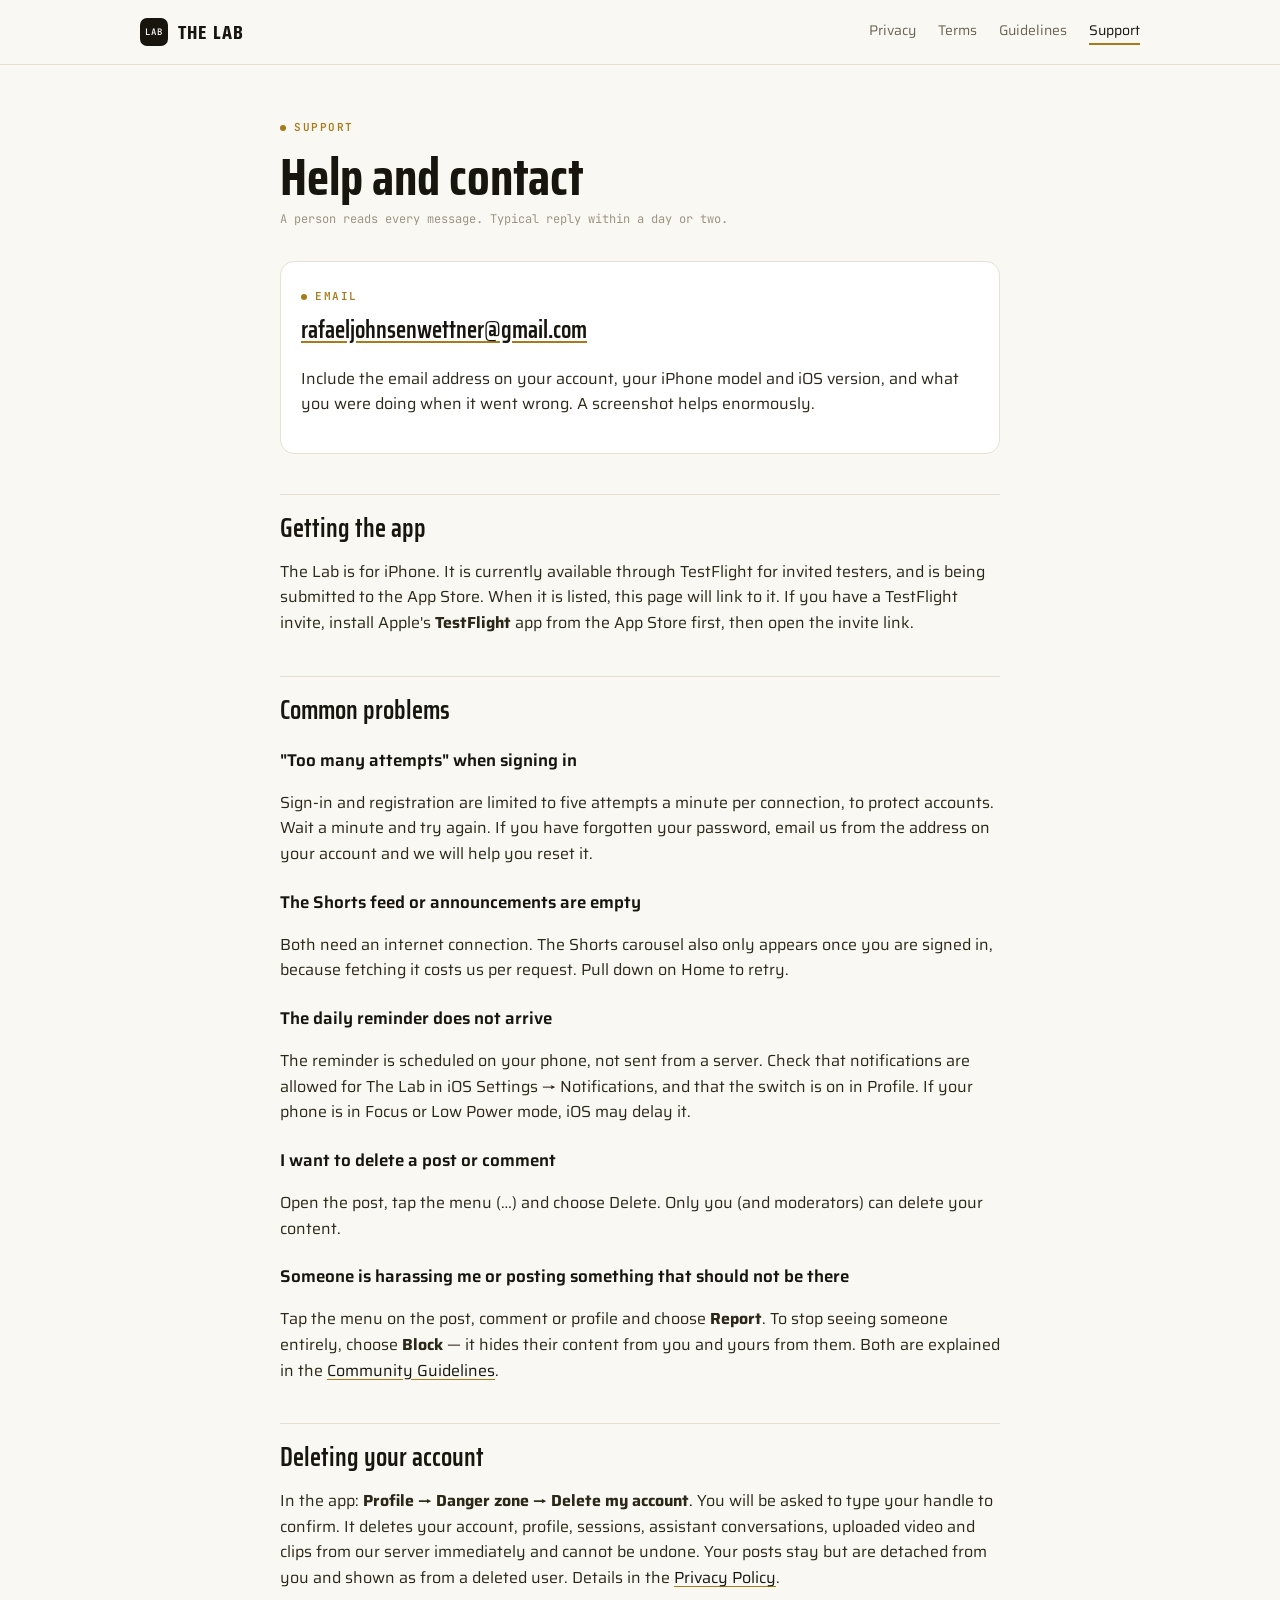
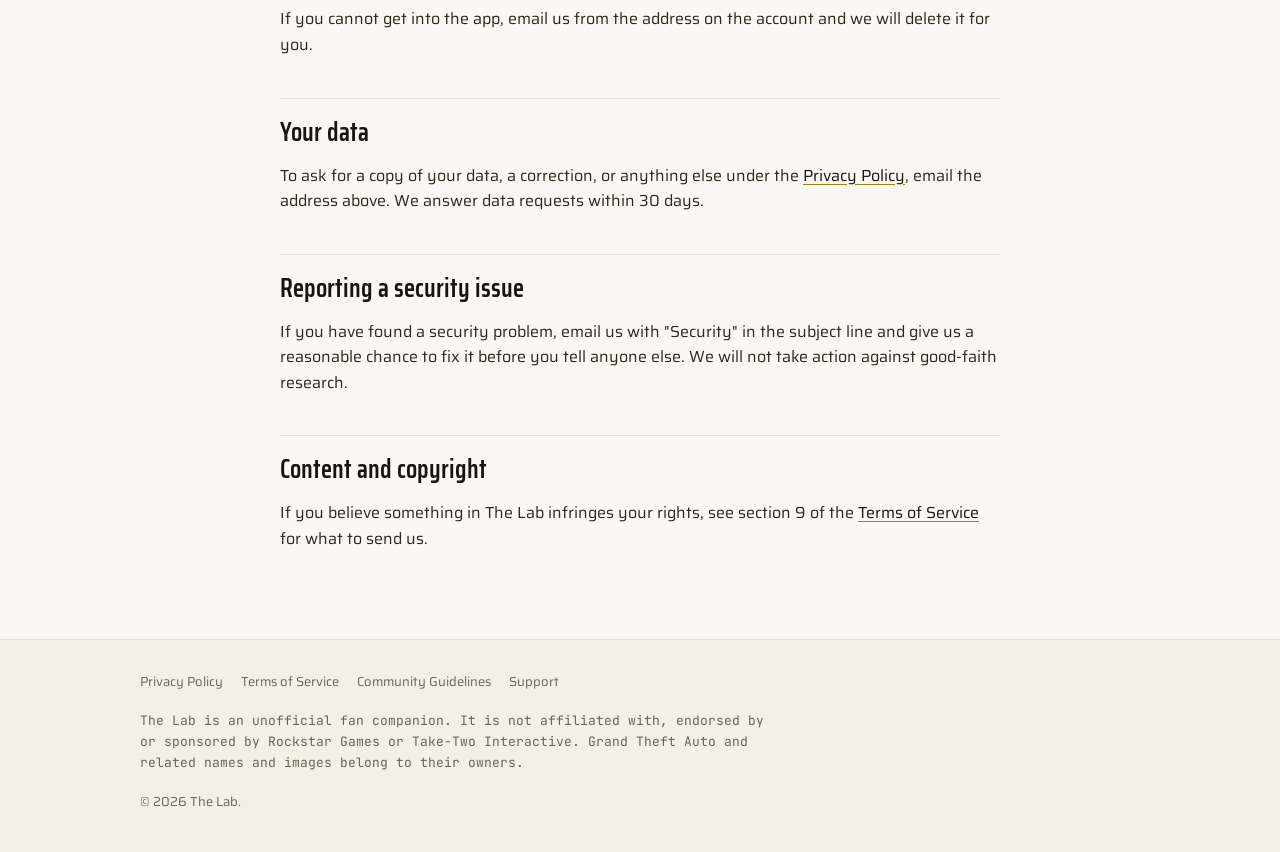
==== support.html @ e8585822 "The Lab site: landing, privacy policy, terms, community guidelines, support" ====
<!doctype html>
<html lang="en">
<head>
<meta charset="utf-8">
<meta name="viewport" content="width=device-width, initial-scale=1, viewport-fit=cover">
<title>Support — The Lab</title>
<meta name="description" content="Get help with The Lab: contact, common problems, how to delete your account, and how to get the app.">
<link rel="icon" href="favicon.svg" type="image/svg+xml">
<link rel="preconnect" href="https://fonts.googleapis.com">
<link rel="preconnect" href="https://fonts.gstatic.com" crossorigin>
<link href="https://fonts.googleapis.com/css2?family=JetBrains+Mono:wght@400;600&family=Saira+Condensed:wght@600;700&family=Saira:wght@400;500&display=swap" rel="stylesheet">
<link rel="stylesheet" href="styles.css">
</head>
<body>

<header class="site-header">
  <div class="wrap">
    <a class="brand" href="./" aria-label="The Lab home">
      <span class="brand-mark" aria-hidden="true">LAB</span>
      <span class="brand-name">The Lab</span>
    </a>
    <nav class="site-nav" aria-label="Site">
      <a href="privacy.html">Privacy</a>
      <a href="terms.html">Terms</a>
      <a href="community-guidelines.html">Guidelines</a>
      <a href="support.html" aria-current="page">Support</a>
    </nav>
  </div>
</header>

<main class="doc">
  <div class="wrap">
    <span class="eyebrow">Support</span>
    <h1>Help and contact</h1>
    <p class="meta">A person reads every message. Typical reply within a day or two.</p>

    <div class="contact-card">
      <span class="eyebrow">Email</span>
      <p class="big"><a href="mailto:rafaeljohnsenwettner@gmail.com?subject=The%20Lab%20support">rafaeljohnsenwettner@gmail.com</a></p>
      <p>Include the email address on your account, your iPhone model and iOS version, and what you were doing when it went wrong. A screenshot helps enormously.</p>
    </div>

    <h2 id="get-the-app">Getting the app</h2>
    <p>The Lab is for iPhone. It is currently available through TestFlight for invited testers, and is being submitted to the App Store. When it is listed, this page will link to it. If you have a TestFlight invite, install Apple's <strong>TestFlight</strong> app from the App Store first, then open the invite link.</p>

    <h2>Common problems</h2>

    <h3>"Too many attempts" when signing in</h3>
    <p>Sign-in and registration are limited to five attempts a minute per connection, to protect accounts. Wait a minute and try again. If you have forgotten your password, email us from the address on your account and we will help you reset it.</p>

    <h3>The Shorts feed or announcements are empty</h3>
    <p>Both need an internet connection. The Shorts carousel also only appears once you are signed in, because fetching it costs us per request. Pull down on Home to retry.</p>

    <h3>The daily reminder does not arrive</h3>
    <p>The reminder is scheduled on your phone, not sent from a server. Check that notifications are allowed for The Lab in iOS Settings → Notifications, and that the switch is on in Profile. If your phone is in Focus or Low Power mode, iOS may delay it.</p>

    <h3>I want to delete a post or comment</h3>
    <p>Open the post, tap the menu (…) and choose Delete. Only you (and moderators) can delete your content.</p>

    <h3>Someone is harassing me or posting something that should not be there</h3>
    <p>Tap the menu on the post, comment or profile and choose <strong>Report</strong>. To stop seeing someone entirely, choose <strong>Block</strong> — it hides their content from you and yours from them. Both are explained in the <a href="community-guidelines.html">Community Guidelines</a>.</p>

    <h2>Deleting your account</h2>
    <p>In the app: <strong>Profile → Danger zone → Delete my account</strong>. You will be asked to type your handle to confirm. It deletes your account, profile, sessions, assistant conversations, uploaded video and clips from our server immediately and cannot be undone. Your posts stay but are detached from you and shown as from a deleted user. Details in the <a href="privacy.html">Privacy Policy</a>.</p>
    <p>If you cannot get into the app, email us from the address on the account and we will delete it for you.</p>

    <h2>Your data</h2>
    <p>To ask for a copy of your data, a correction, or anything else under the <a href="privacy.html">Privacy Policy</a>, email the address above. We answer data requests within 30 days.</p>

    <h2>Reporting a security issue</h2>
    <p>If you have found a security problem, email us with "Security" in the subject line and give us a reasonable chance to fix it before you tell anyone else. We will not take action against good-faith research.</p>

    <h2>Content and copyright</h2>
    <p>If you believe something in The Lab infringes your rights, see section 9 of the <a href="terms.html">Terms of Service</a> for what to send us.</p>
  </div>
</main>

<footer class="site-footer">
  <div class="wrap">
    <nav aria-label="Legal">
      <a href="privacy.html">Privacy Policy</a>
      <a href="terms.html">Terms of Service</a>
      <a href="community-guidelines.html">Community Guidelines</a>
      <a href="support.html">Support</a>
    </nav>
    <p class="disclaimer">The Lab is an unofficial fan companion. It is not affiliated with, endorsed by or sponsored by Rockstar Games or Take-Two Interactive. Grand Theft Auto and related names and images belong to their owners.</p>
    <p>© 2026 The Lab.</p>
  </div>
</footer>
</body>
</html>
---- styles.css ----
/* The Lab — site styles. Palette and type mirror apps/mobile/lib/theme.ts:
   warm paper, near-black ink, gold only as a hairline or small mark. */

:root {
  --bg: #faf8f3;
  --bg-lift: #f3f0e8;
  --panel: #ffffff;
  --line: #e6e1d5;
  --line-strong: #cbc4b2;
  --ink: #17150e;
  --mut: #6a6455;
  --faint: #9c9583;
  --gold: #a67c1a;
  --gold-soft: #f2e8cd;
  --alert: #a82f16;
  --display: "Saira Condensed", "Arial Narrow", "Helvetica Neue", Arial, sans-serif;
  --body: "Saira", "Helvetica Neue", Arial, sans-serif;
  --mono: "JetBrains Mono", "SF Mono", Menlo, Consolas, monospace;
  color-scheme: light;
}

* { box-sizing: border-box; }

html { -webkit-text-size-adjust: 100%; }

body {
  margin: 0;
  background: var(--bg);
  color: var(--ink);
  font-family: var(--body);
  font-size: 16px;
  line-height: 1.6;
}

a { color: var(--ink); text-decoration-color: var(--gold); text-underline-offset: 3px; }
a:hover { color: var(--gold); }
a:focus-visible, button:focus-visible { outline: 2px solid var(--gold); outline-offset: 3px; }

.wrap { max-width: 1040px; margin: 0 auto; padding: 0 20px; }

/* Header ----------------------------------------------------------------- */

.site-header {
  border-bottom: 1px solid var(--line);
  background: var(--bg);
}
.site-header .wrap {
  display: flex; align-items: center; justify-content: space-between; gap: 24px;
  min-height: 64px; flex-wrap: wrap; padding-block: 10px;
}
.brand {
  display: inline-flex; align-items: center; gap: 10px;
  text-decoration: none; color: var(--ink);
}
.brand-mark {
  width: 28px; height: 28px; border-radius: 7px; background: var(--ink);
  color: var(--bg); display: grid; place-items: center;
  font-family: var(--mono); font-size: 9px; font-weight: 600; letter-spacing: 0.08em;
}
.brand-name { font-family: var(--display); font-weight: 700; font-size: 20px; letter-spacing: 0.06em; text-transform: uppercase; }
.site-nav { display: flex; gap: 22px; flex-wrap: wrap; }
.site-nav a { font-size: 14px; color: var(--mut); text-decoration: none; }
.site-nav a:hover, .site-nav a[aria-current="page"] { color: var(--ink); }
.site-nav a[aria-current="page"] { border-bottom: 2px solid var(--gold); padding-bottom: 2px; }

/* Eyebrow / labels -------------------------------------------------------- */

.eyebrow {
  font-family: var(--mono); font-size: 11px; font-weight: 600;
  letter-spacing: 0.14em; text-transform: uppercase; color: var(--gold);
  display: inline-flex; align-items: center; gap: 8px;
}
.eyebrow::before { content: ""; width: 6px; height: 6px; border-radius: 50%; background: var(--gold); }

/* Landing ---------------------------------------------------------------- */

.hero { padding: 64px 0 40px; border-bottom: 1px solid var(--line); }
.hero h1 {
  font-family: var(--display); font-weight: 700; font-size: clamp(40px, 7vw, 76px);
  line-height: 0.98; letter-spacing: -0.01em; margin: 14px 0 18px; text-wrap: balance;
}
.hero h1 em { font-style: normal; color: var(--gold); }
.hero p.lead { font-size: 18px; color: var(--mut); max-width: 58ch; margin: 0 0 28px; }

.countdown {
  display: grid; grid-template-columns: repeat(4, minmax(0, 1fr)); gap: 12px;
  max-width: 560px; margin: 0 0 28px;
}
.countdown div {
  background: var(--panel); border: 1px solid var(--line); border-radius: 12px;
  padding: 14px 10px; text-align: center;
}
.countdown b {
  display: block; font-family: var(--display); font-weight: 700; font-size: clamp(28px, 5vw, 44px);
  line-height: 1; font-variant-numeric: tabular-nums;
}
.countdown span {
  display: block; margin-top: 6px; font-family: var(--mono); font-size: 10px;
  letter-spacing: 0.14em; text-transform: uppercase; color: var(--faint);
}

.cta-row { display: flex; gap: 12px; flex-wrap: wrap; align-items: center; }
.btn {
  display: inline-flex; align-items: center; gap: 8px; min-height: 46px; padding: 0 20px;
  border-radius: 999px; font-weight: 500; font-size: 15px; text-decoration: none;
  border: 1px solid var(--ink); background: var(--ink); color: var(--bg);
}
.btn:hover { color: var(--bg); background: #2b2819; }
.btn.secondary { background: transparent; color: var(--ink); border-color: var(--line-strong); }
.btn.secondary:hover { color: var(--ink); border-color: var(--ink); background: var(--bg-lift); }
.cta-note { font-size: 13px; color: var(--faint); }

.features { padding: 48px 0; display: grid; gap: 16px; grid-template-columns: repeat(3, minmax(0, 1fr)); }
.feature {
  background: var(--panel); border: 1px solid var(--line); border-radius: 14px; padding: 22px 20px;
}
.feature h2 { font-family: var(--display); font-weight: 600; font-size: 24px; margin: 10px 0 8px; }
.feature p { margin: 0; color: var(--mut); font-size: 15px; }

.labels { padding: 8px 0 56px; }
.labels h2 { font-family: var(--display); font-weight: 600; font-size: 30px; margin: 10px 0 8px; }
.labels p { color: var(--mut); max-width: 64ch; }
.label-row { display: flex; gap: 10px; flex-wrap: wrap; margin-top: 16px; }
.label {
  font-family: var(--mono); font-size: 10px; font-weight: 600; letter-spacing: 0.12em;
  padding: 6px 10px; border-radius: 6px; border: 1px solid currentColor; background: var(--panel);
}
.label.verified { color: #1f7a4c; }
.label.community { color: #1f5a8f; }
.label.estimated { color: #c2570f; }
.label.projection { color: #63479b; }
.label.unverified { color: #7e7868; }

/* Documents -------------------------------------------------------------- */

.doc { padding: 48px 0 72px; }
.doc .wrap { max-width: 760px; }
.doc h1 {
  font-family: var(--display); font-weight: 700; font-size: clamp(34px, 6vw, 52px);
  line-height: 1.02; margin: 12px 0 6px; text-wrap: balance;
}
.doc .meta { font-family: var(--mono); font-size: 12px; color: var(--faint); margin: 0 0 32px; }
.doc h2 {
  font-family: var(--display); font-weight: 600; font-size: 26px; line-height: 1.15;
  margin: 40px 0 10px; padding-top: 18px; border-top: 1px solid var(--line);
}
.doc h3 { font-size: 17px; font-weight: 600; margin: 22px 0 6px; }
.doc p, .doc li { font-size: 16px; color: #2b2819; max-width: 68ch; }
.doc ul { padding-left: 20px; }
.doc li { margin: 6px 0; }
.doc .summary {
  background: var(--gold-soft); border: 1px solid #e3d5a8; border-radius: 12px;
  padding: 16px 18px; margin: 0 0 8px;
}
.doc .summary p { margin: 0; font-size: 15px; }
.doc table { border-collapse: collapse; width: 100%; font-size: 15px; margin: 12px 0; }
.doc th, .doc td { text-align: left; vertical-align: top; padding: 10px 10px 10px 0; border-bottom: 1px solid var(--line); }
.doc th { font-family: var(--mono); font-size: 11px; letter-spacing: 0.1em; text-transform: uppercase; color: var(--faint); font-weight: 600; }
.doc code { font-family: var(--mono); font-size: 13px; background: var(--bg-lift); padding: 1px 6px; border-radius: 4px; }
.table-scroll { overflow-x: auto; }

.contact-card {
  background: var(--panel); border: 1px solid var(--line); border-radius: 14px; padding: 20px;
  margin: 18px 0;
}
.contact-card .big { font-family: var(--display); font-size: 24px; font-weight: 600; margin: 4px 0 6px; word-break: break-all; }

/* Footer ----------------------------------------------------------------- */

.site-footer { border-top: 1px solid var(--line); background: var(--bg-lift); padding: 32px 0 40px; }
.site-footer .wrap { display: grid; gap: 18px; }
.site-footer p { margin: 0; font-size: 13px; color: var(--mut); max-width: 80ch; }
.site-footer nav { display: flex; gap: 18px; flex-wrap: wrap; }
.site-footer nav a { font-size: 13px; color: var(--mut); text-decoration: none; }
.site-footer nav a:hover { color: var(--ink); }
.disclaimer { font-family: var(--mono); font-size: 12px; color: var(--faint); line-height: 1.6; }

@media (max-width: 760px) {
  .features { grid-template-columns: 1fr; }
  .hero { padding-top: 40px; }
}

@media (prefers-reduced-motion: reduce) {
  * { transition: none !important; animation: none !important; }
}
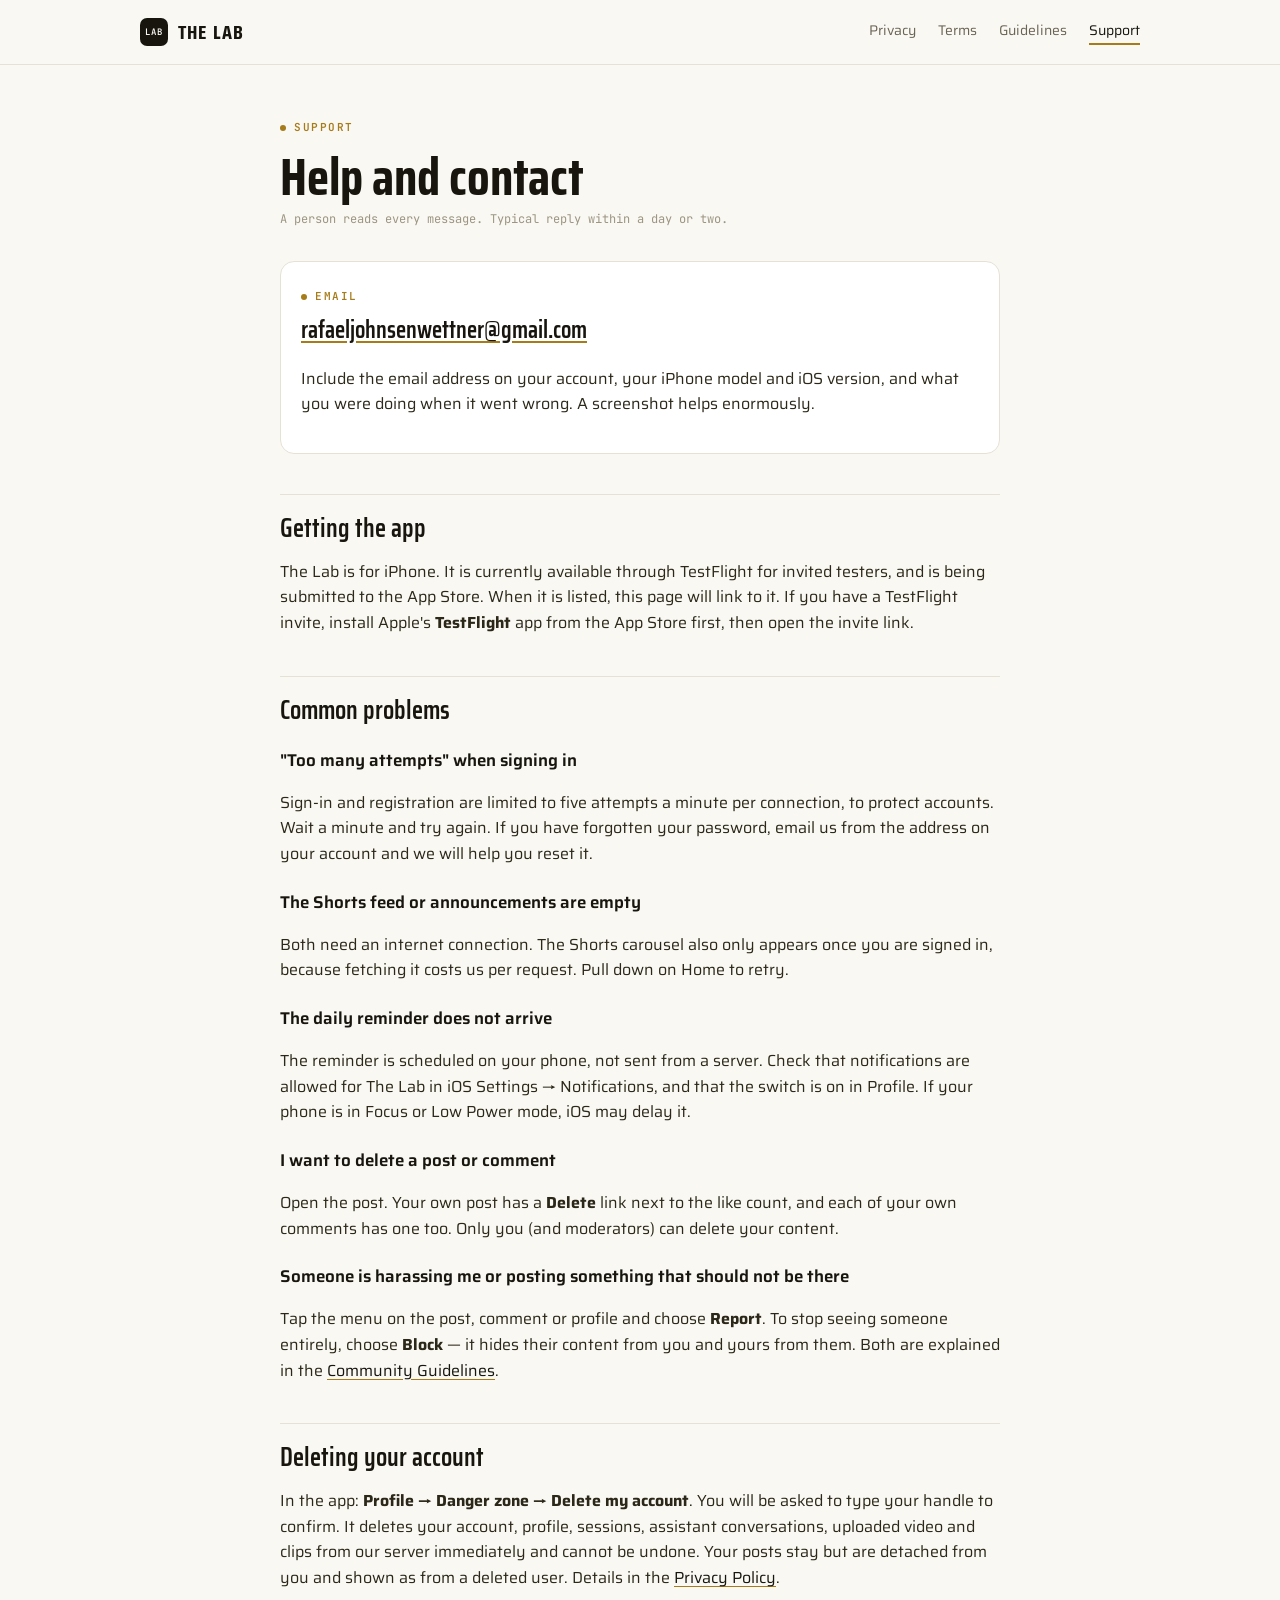
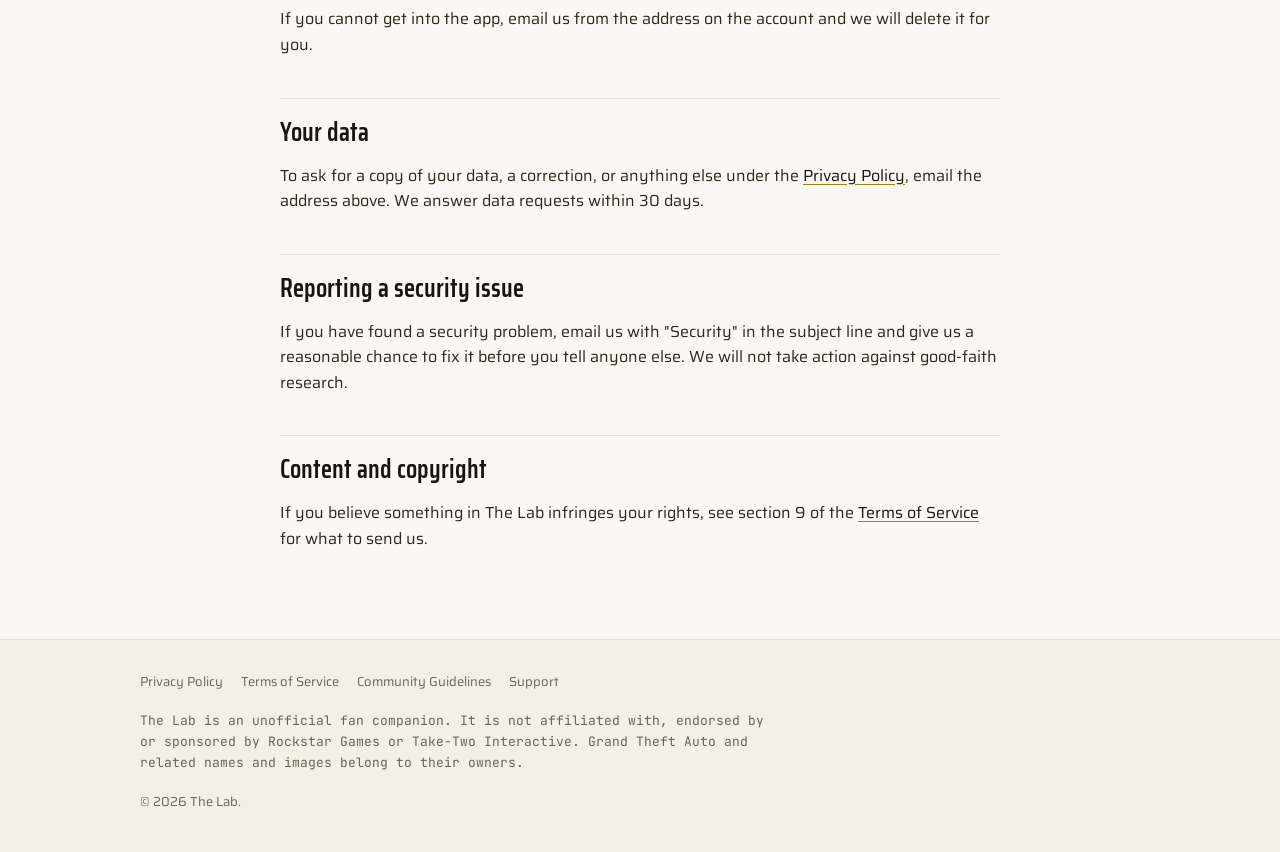
==== commit 30498036: "Support: describe the delete control as it is actually built" ====
--- a/support.html
+++ b/support.html
@@ -55,7 +55,7 @@
     <p>The reminder is scheduled on your phone, not sent from a server. Check that notifications are allowed for The Lab in iOS Settings → Notifications, and that the switch is on in Profile. If your phone is in Focus or Low Power mode, iOS may delay it.</p>
 
     <h3>I want to delete a post or comment</h3>
-    <p>Open the post, tap the menu (…) and choose Delete. Only you (and moderators) can delete your content.</p>
+    <p>Open the post. Your own post has a <strong>Delete</strong> link next to the like count, and each of your own comments has one too. Only you (and moderators) can delete your content.</p>
 
     <h3>Someone is harassing me or posting something that should not be there</h3>
     <p>Tap the menu on the post, comment or profile and choose <strong>Report</strong>. To stop seeing someone entirely, choose <strong>Block</strong> — it hides their content from you and yours from them. Both are explained in the <a href="community-guidelines.html">Community Guidelines</a>.</p>
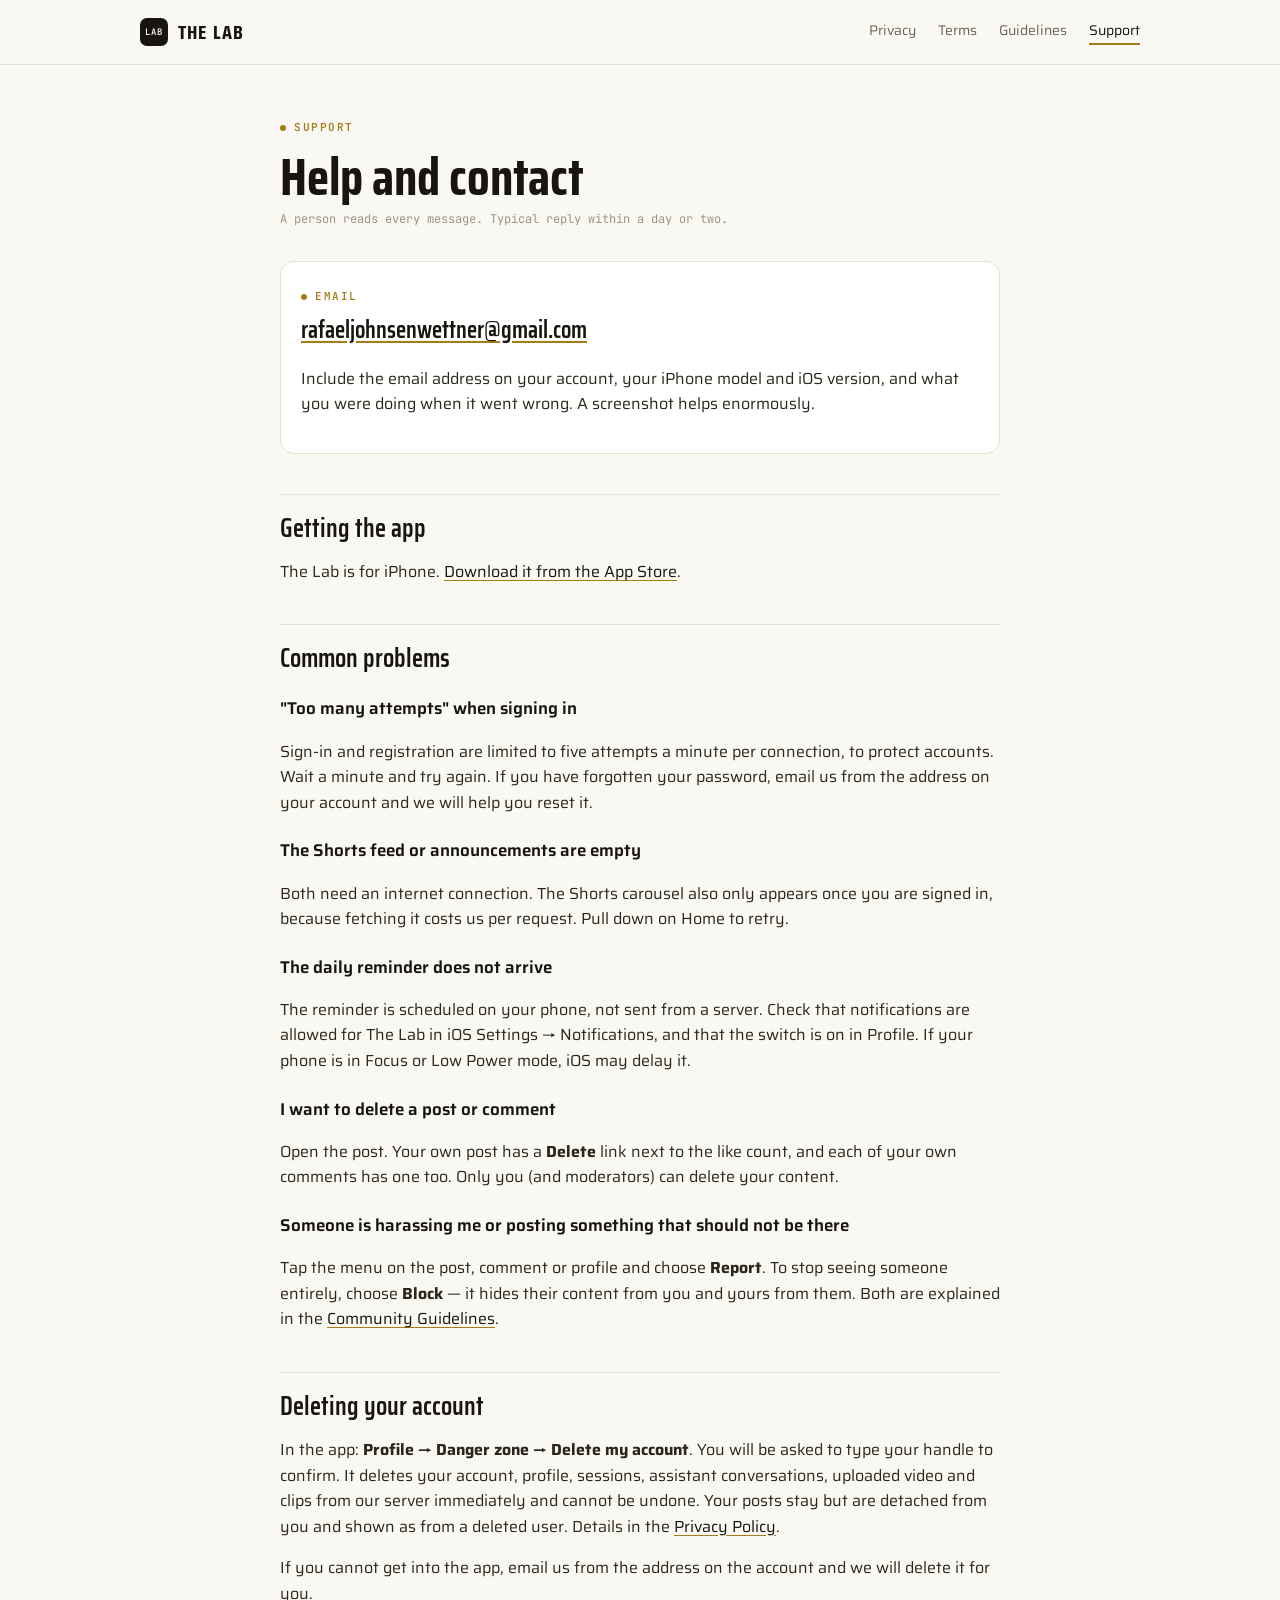
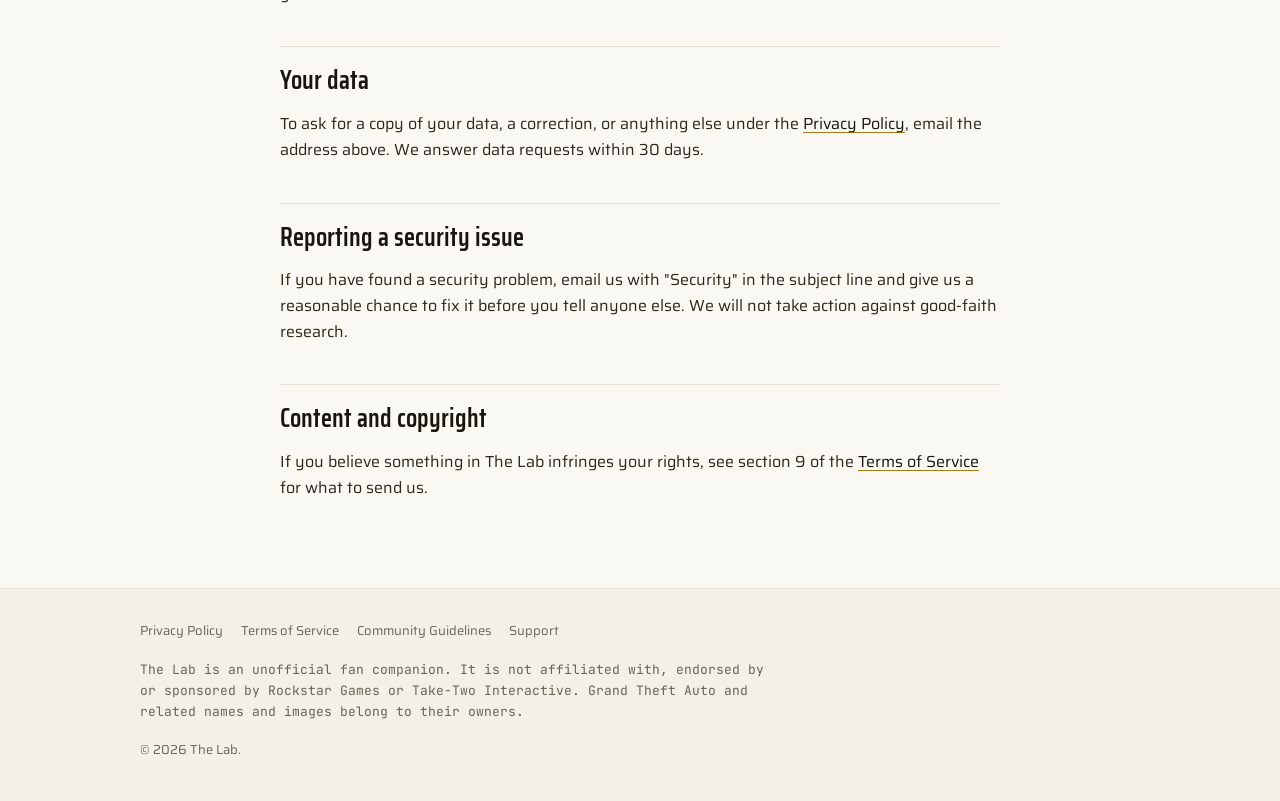
==== commit 7b205ecf: "Support: link to the live App Store listing Co-Authored-By: Claude Sonnet 5.5 <noreply@anthropic.com" ====
--- a/support.html
+++ b/support.html
@@ -41,7 +41,7 @@
     </div>
 
     <h2 id="get-the-app">Getting the app</h2>
-    <p>The Lab is for iPhone. It is currently available through TestFlight for invited testers, and is being submitted to the App Store. When it is listed, this page will link to it. If you have a TestFlight invite, install Apple's <strong>TestFlight</strong> app from the App Store first, then open the invite link.</p>
+    <p>The Lab is for iPhone. <a href="https://apps.apple.com/app/id6812873685">Download it from the App Store</a>.</p>
 
     <h2>Common problems</h2>
 
